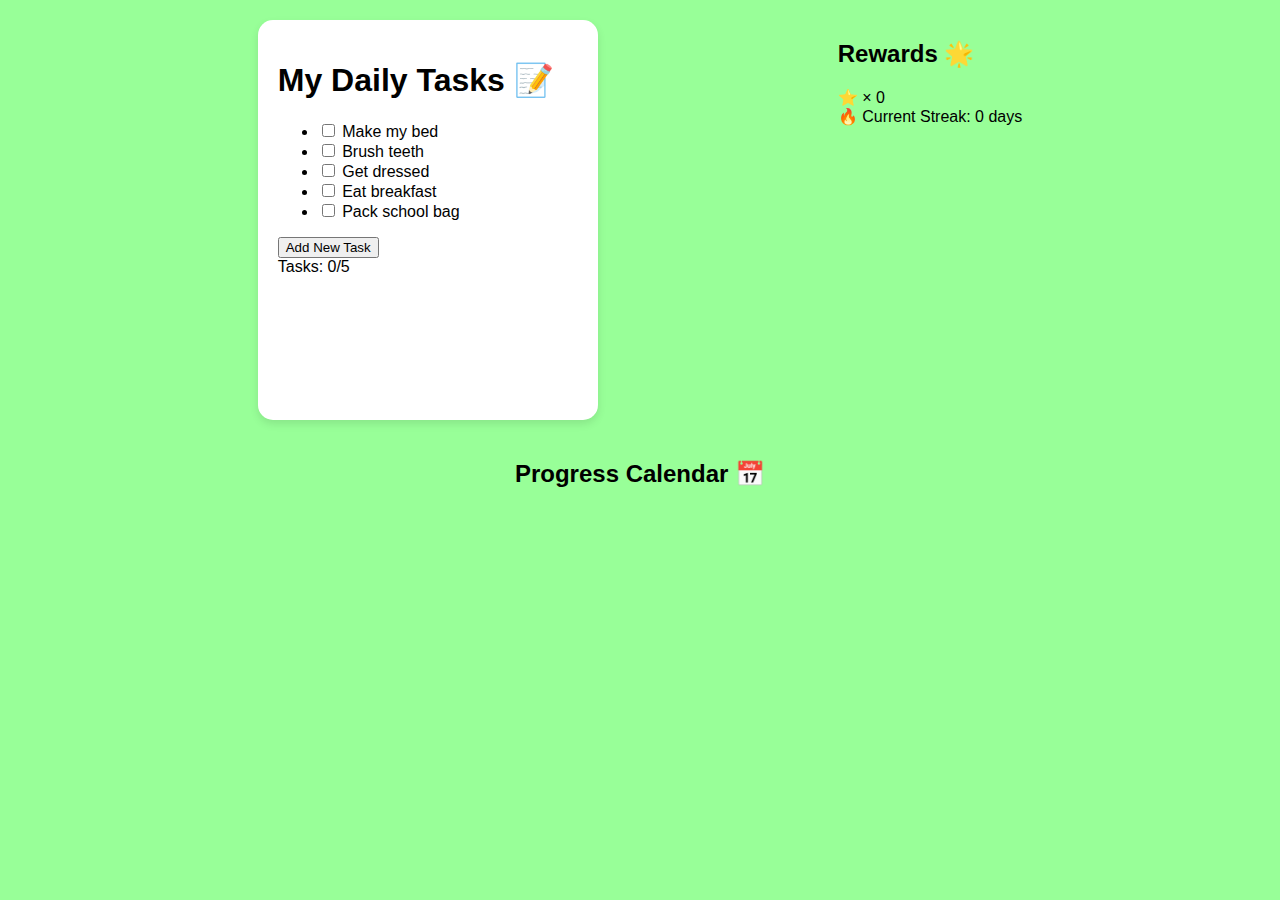
==== index.html @ b7f99767 "create index" ====
<!DOCTYPE html>
<html lang="en">
<head>
    <meta charset="UTF-8">
    <meta name="viewport" content="width=device-width, initial-scale=1.0">
    <title>Monkey Task Tracker</title>
    <style>
        body {
            font-family: 'Comic Sans MS', cursive, sans-serif;
            background-color: #98ff98;
            margin: 0;
            padding: 20px;
            display: flex;
            flex-direction: column;
            align-items: center;
        }

        .main-container {
            display: flex;
            gap: 20px;
            margin-bottom: 20px;
        }

        .task-section {
            background: white;
            padding: 20px;
            border-radius: 15px;
            box-shadow: 0 4px 8px rgba(0,0,0,0.1);
            width: 300px;
        }

        .game-section {
            position: relative;
            width: 200px;
            height: 400px;
        }

        .tree {
            position: absolute;
            width: 100%;
            height: 100%;
            background: url('data:image/svg+xml;utf8,<svg xmlns="http://www.w3.org/2000/svg" viewBox="0 0 100 400">
                <path d="M40,400 C40,300 60,300 60,400 L60,0 C60,100 40,100 40,0 Z" fill="%235c3f22"/>
                ${Array.from({length: 31}, (_, i) => {
                    const y = 400 - (i * (400/31));
                    return `<path d="${i % 2 === 0 
                        ? `M30,${y} C10,${y} 20,${y-15} 40,${y-15}`
                        : `M70,${y} C90,${y} 80,${y-15} 60,${y-15}`}" 
                        stroke="%234CAF50" stroke-width="5" fill="none"/>`;
                }).join('')}
            </svg>');
            background-size: cover;
            border-radius: 10px;
        }

        .monkey {
            position: absolute;
            left: 50%;
            transform: translateX(-50%);
            width: 50px;
            height: 50px;
            transition: bottom 0.5s ease;
            bottom: 0;
        }

        .monkey::before {
            content: '🐒';
            font-size: 40px;
            position: absolute;
            left: 5px;
            top: 5px;
            animation: swingAround 1s infinite alternate;
        }

        @keyframes swingAround {
            0% { transform: rotate(-5deg); }
            100% { transform: rotate(5deg); }
        }

        .task-list {
            list-style: none;
            padding: 0;
        }

        .task-item {
            display: flex;
            align-items: center;
            margin: 10px 0;
            padding: 10px;
            background: #f0f0f0;
            border-radius: 8px;
            transition: background-color 0.3s;
        }

        .task-item.completed {
            background: #d4edda;
        }

        .task-checkbox {
            margin-right: 10px;
            width: 20px;
            height: 20px;
        }

        .calendar-section {
            background: white;
            padding: 20px;
            border-radius: 15px;
            box-shadow: 0 4px 8px rgba(0,0,0,0.1);
            margin-top: 20px;
            width: 300px;
        }

        .calendar {
            display: grid;
            grid-template-columns: repeat(7, 1fr);
            gap: 5px;
            margin-top: 10px;
        }

        .calendar-day {
            aspect-ratio: 1;
            display: flex;
            align-items: center;
            justify-content: center;
            background: #f0f0f0;
            border-radius: 5px;
            font-size: 12px;
            transition: all 0.3s ease;
        }

        .calendar-day:hover {
            background: #e0e0e0;
            transform: scale(1.1);
        }

        .calendar-day.completed {
            background: #4CAF50;
            color: white;
        }

        .streak-banner {
            background: #ffd700;
            padding: 10px;
            border-radius: 5px;
            margin-top: 10px;
            text-align: center;
            display: none;
        }

        .rewards-section {
            background: white;
            padding: 20px;
            border-radius: 15px;
            box-shadow: 0 4px 8px rgba(0,0,0,0.1);
            margin-top: 20px;
            width: 300px;
        }

        .stars {
            font-size: 24px;
            text-align: center;
            margin: 10px 0;
        }

        button {
            background: #4CAF50;
            color: white;
            border: none;
            padding: 10px 20px;
            border-radius: 5px;
            cursor: pointer;
            font-size: 16px;
            margin-top: 10px;
        }

        button:hover {
            background: #45a049;
        }

        .progress-text {
            text-align: center;
            margin-top: 10px;
            font-size: 18px;
            color: #333;
        }

        @keyframes bounce {
            0%, 100% { transform: translateY(0); }
            50% { transform: translateY(-20px); }
        }

        .celebration {
            position: fixed;
            top: 0;
            left: 0;
            width: 100%;
            height: 100%;
            pointer-events: none;
            z-index: 1000;
            display: none;
        }

        .confetti {
            position: absolute;
            width: 10px;
            height: 10px;
            background: #ffd700;
            animation: fall 3s linear forwards;
        }

        @keyframes fall {
            to {
                transform: translateY(100vh) rotate(360deg);
            }
        }
    </style>
</head>
<body>
    <div class="main-container">
        <div class="task-section">
            <h1>My Daily Tasks 📝</h1>
            <ul class="task-list" id="taskList">
                <!-- Tasks will be added here -->
            </ul>
            <button onclick="addTask()">Add New Task</button>
            <div class="progress-text" id="progressText">Tasks: 0/0</div>
        </div>
        
        <div class="game-section">
            <div class="tree"></div>
            <div class="monkey" id="monkey"></div>
        </div>

        <div class="rewards-section">
            <h2>Rewards 🌟</h2>
            <div class="stars" id="stars">⭐ × 0</div>
            <div class="streak-banner" id="streakBanner">
                🔥 Current Streak: 0 days
            </div>
        </div>
    </div>

    <div class="calendar-section">
        <h2>Progress Calendar 📅</h2>
        <div class="calendar" id="calendar"></div>
    </div>

    <div class="celebration" id="celebration"></div>

    <audio id="completionSound" src="[data-uri]" preload="auto"></audio>
    <audio id="stepSound" src="[data-uri]" preload="auto"></audio>

    <script>
        const tasks = {
            default: [
                "Make my bed",
                "Brush teeth",
                "Get dressed",
                "Eat breakfast",
                "Pack school bag"
            ]
        };

        let completedTasks = 0;
        let stars = 0;
        let currentStreak = 0;
        let completedDates = new Set();
        let scheduledTasks = {};
        let monkeyPosition = 0; // Current rung position of monkey

        // Initialize from localStorage
        function loadProgress() {
            const saved = localStorage.getItem('taskProgress');
            if (saved) {
                const data = JSON.parse(saved);
                stars = data.stars || 0;
                currentStreak = data.streak || 0;
                completedDates = new Set(data.completedDates || []);
                scheduledTasks = data.scheduledTasks || {};
                monkeyPosition = data.monkeyPosition || 0;
                updateStars();
                updateStreak();
                updateCalendar();
                updateMonkeyPosition();
            }
        }

        function saveProgress() {
            const data = {
                stars: stars,
                streak: currentStreak,
                completedDates: Array.from(completedDates),
                scheduledTasks: scheduledTasks,
                monkeyPosition: monkeyPosition
            };
            localStorage.setItem('taskProgress', JSON.stringify(data));
        }

        function initializeTasks() {
            const today = new Date().toISOString().split('T')[0];
            const taskList = document.getElementById('taskList');
            taskList.innerHTML = '';
            
            // Get tasks for today (scheduled or default)
            const todaysTasks = scheduledTasks[today] || [...tasks.default];
            
            todaysTasks.forEach(task => {
                const li = document.createElement('li');
                li.className = 'task-item';
                li.innerHTML = `
                    <input type="checkbox" class="task-checkbox" onchange="updateProgress(this)">
                    <span>${task}</span>
                `;
                taskList.appendChild(li);
            });
            updateProgressText();
        }

        function updateProgress(checkbox) {
            const taskItem = checkbox.parentElement;
            const stepSound = document.getElementById('stepSound');
            
            if (checkbox.checked) {
                taskItem.classList.add('completed');
                stepSound.currentTime = 0;
                stepSound.play();
            } else {
                taskItem.classList.remove('completed');
            }

            const checkboxes = document.querySelectorAll('.task-checkbox');
            completedTasks = Array.from(checkboxes).filter(cb => cb.checked).length;
            const totalTasks = checkboxes.length;
            const progress = (completedTasks / totalTasks) * 100;
            
            // Update monkey position with animation
            const monkey = document.getElementById('monkey');
            monkey.style.bottom = `${progress}%`;
            
            updateProgressText();
            
            if (completedTasks === totalTasks) {
                celebrate();
            }
        }

        function updateProgressText() {
            const totalTasks = document.querySelectorAll('.task-checkbox').length;
            document.getElementById('progressText').textContent = `Tasks: ${completedTasks}/${totalTasks}`;
        }

        function celebrate() {
            const completionSound = document.getElementById('completionSound');
            completionSound.play();

            // Add today to completed dates
            const today = new Date().toISOString().split('T')[0];
            completedDates.add(today);
            
            // Update streak
            updateStreak();
            
            // Add stars
            stars += 5;
            updateStars();
            
            // Create confetti
            createConfetti();
            
            // Save progress
            saveProgress();
            
            // Update calendar
            updateCalendar();
        }

        function createConfetti() {
            const celebration = document.getElementById('celebration');
            celebration.style.display = 'block';
            celebration.innerHTML = '';

            for (let i = 0; i < 50; i++) {
                const confetti = document.createElement('div');
                confetti.className = 'confetti';
                confetti.style.left = `${Math.random() * 100}%`;
                confetti.style.backgroundColor = `hsl(${Math.random() * 360}, 100%, 50%)`;
                confetti.style.animationDelay = `${Math.random() * 2}s`;
                celebration.appendChild(confetti);
            }

            setTimeout(() => {
                celebration.style.display = 'none';
            }, 3000);
        }

        function updateStars() {
            document.getElementById('stars').textContent = `⭐ × ${stars}`;
        }

        function updateStreak() {
            const dates = Array.from(completedDates).sort();
            const today = new Date().toISOString().split('T')[0];
            const yesterday = new Date(Date.now() - 86400000).toISOString().split('T')[0];

            if (dates.includes(today)) {
                if (dates.includes(yesterday)) {
                    currentStreak++;
                } else {
                    currentStreak = 1;
                }
            }

            const streakBanner = document.getElementById('streakBanner');
            streakBanner.textContent = `🔥 Current Streak: ${currentStreak} days`;
            streakBanner.style.display = 'block';
        }

        function updateCalendar() {
            const calendar = document.getElementById('calendar');
            calendar.innerHTML = '';

            const today = new Date();
            const firstDay = new Date(today.getFullYear(), today.getMonth(), 1);
            const lastDay = new Date(today.getFullYear(), today.getMonth() + 1, 0);

            // Add day headers
            ['Su', 'Mo', 'Tu', 'We', 'Th', 'Fr', 'Sa'].forEach(day => {
                const dayHeader = document.createElement('div');
                dayHeader.className = 'calendar-day';
                dayHeader.textContent = day;
                calendar.appendChild(dayHeader);
            });

            // Add empty cells for days before first day of month
            for (let i = 0; i < firstDay.getDay(); i++) {
                const emptyDay = document.createElement('div');
                emptyDay.className = 'calendar-day';
                calendar.appendChild(emptyDay);
            }

            // Add days
            for (let date = 1; date <= lastDay.getDate(); date++) {
                const dayElement = document.createElement('div');
                dayElement.className = 'calendar-day';
                dayElement.textContent = date;

                const dateString = new Date(today.getFullYear(), today.getMonth(), date).toISOString().split('T')[0];
                if (completedDates.has(dateString)) {
                    dayElement.classList.add('completed');
                }

                // Make future dates clickable for task scheduling
                const currentDate = new Date(dateString);
                if (currentDate >= new Date().setHours(0,0,0,0)) {
                    dayElement.style.cursor = 'pointer';
                    dayElement.title = 'Click to add tasks for this day';
                    dayElement.onclick = () => addTask(dateString);
                }

                // Show indicator if tasks are scheduled
                if (scheduledTasks[dateString]) {
                    dayElement.style.border = '2px solid #4CAF50';
                }

                calendar.appendChild(dayElement);
            }
        }

        function addTask(date = null) {
            const taskName = prompt('What task would you like to add?');
            if (!taskName) return;

            if (date) {
                // Schedule task for future date
                if (!scheduledTasks[date]) {
                    scheduledTasks[date] = [...tasks.default];
                }
                scheduledTasks[date].push(taskName);
                saveProgress();
                updateCalendar();
            } else {
                // Add task for today
                const today = new Date().toISOString().split('T')[0];
                if (!scheduledTasks[today]) {
                    scheduledTasks[today] = [...tasks.default];
                }
                scheduledTasks[today].push(taskName);
                
                // Adjust monkey position for new task
                const monkey = document.getElementById('monkey');
                const currentProgress = (completedTasks / (scheduledTasks[today].length - 1)) * 100;
                const newProgress = (completedTasks / scheduledTasks[today].length) * 100;
                monkey.style.bottom = `${newProgress}%`;
                
                initializeTasks();
                saveProgress();
            }
        }
    

        function updateMonkeyPosition() {
            const monkey = document.getElementById('monkey');
            const daysInMonth = new Date(new Date().getFullYear(), new Date().getMonth() + 1, 0).getDate();
            const percentPerRung = 100 / daysInMonth;
            const newPosition = percentPerRung * monkeyPosition;
            monkey.style.bottom = `${newPosition}%`;
        }

        function checkAndResetDaily() {
            const lastResetDate = localStorage.getItem('lastResetDate');
            const today = new Date().toISOString().split('T')[0];

            if (lastResetDate !== today) {
                // Check yesterday's completion status
                const yesterday = new Date(Date.now() - 86400000).toISOString().split('T')[0];
                const checkboxes = document.querySelectorAll('.task-checkbox');
                const allCompleted = Array.from(checkboxes).every(cb => cb.checked);
                
                // Update monkey position based on yesterday's completion
                const daysInMonth = new Date(new Date().getFullYear(), new Date().getMonth() + 1, 0).getDate();
                if (allCompleted) {
                    monkeyPosition = Math.min(monkeyPosition + 1, daysInMonth);
                } else {
                    monkeyPosition = Math.max(monkeyPosition - 1, 0);
                }
                
                // Reset checkboxes for new day
                checkboxes.forEach(checkbox => {
                    checkbox.checked = false;
                    checkbox.parentElement.classList.remove('completed');
                });

                // Reset completed tasks counter
                completedTasks = 0;
                updateProgressText();
                
                // Update monkey visual position
                updateMonkeyPosition();

                // Store new reset date
                localStorage.setItem('lastResetDate', today);
                saveProgress();
            }
        }

        // Initialize everything when page loads
        window.onload = function() {
            initializeTasks();
            loadProgress();
            checkAndResetDaily();
            
            // Check for reset every minute
            setInterval(checkAndResetDaily, 60000);
        };
    </script>
</body>
</html>
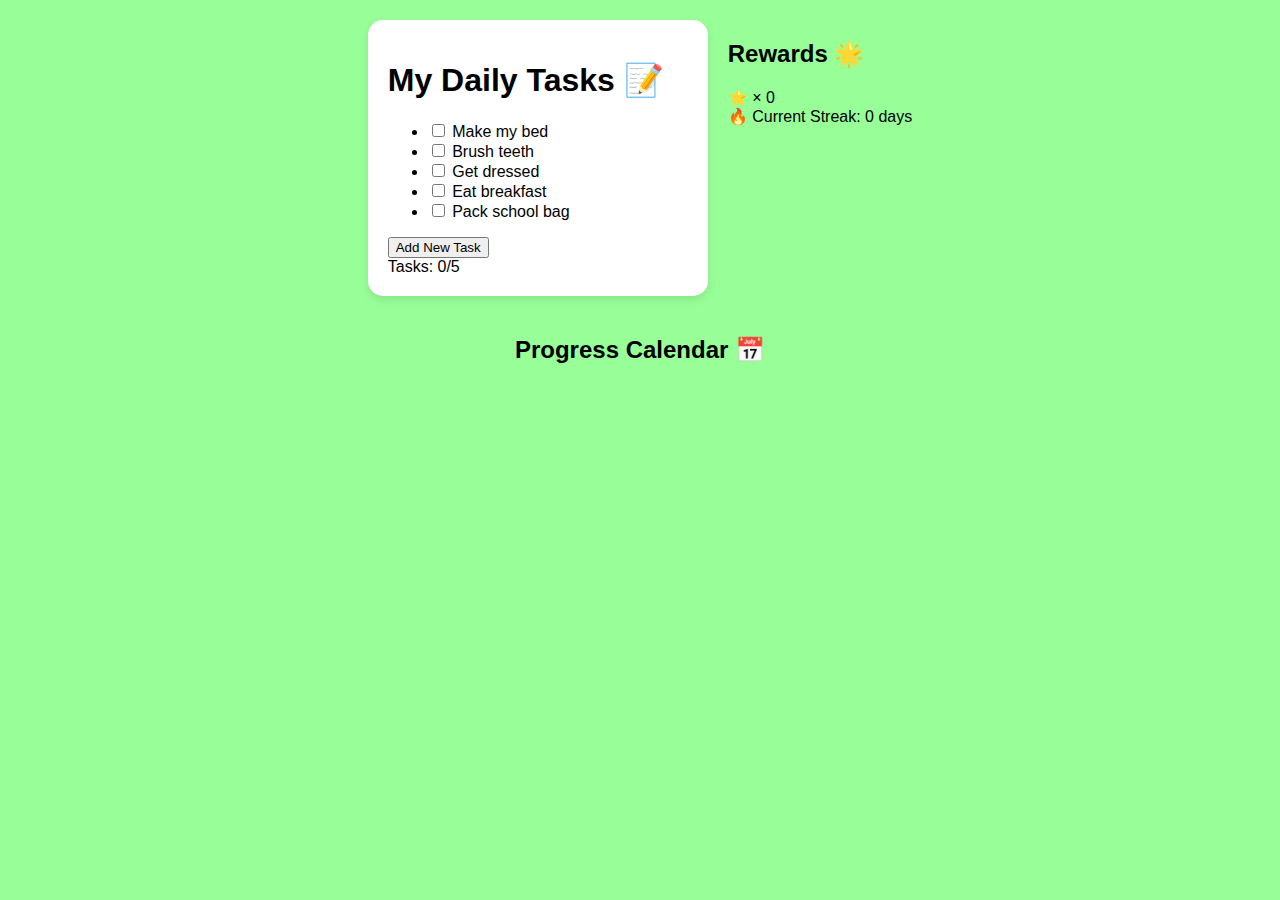
==== commit 2911ba6a: "enhanced view" ====
--- a/index.html
+++ b/index.html
@@ -33,6 +33,10 @@
             position: relative;
             width: 200px;
             height: 400px;
+            position: fixed;
+            right: 20px;
+            top: 50%;
+            transform: translateY(-50%);
         }
 
         .tree {
@@ -111,11 +115,25 @@
             width: 300px;
         }
 
+        .calendar-header {
+            display: flex;
+            justify-content: space-between;
+            align-items: center;
+            margin-bottom: 15px;
+        }
+
+        .calendar-nav {
+            cursor: pointer;
+            background: none;
+            border: none;
+            font-size: 20px;
+            padding: 5px 10px;
+        }
+
         .calendar {
             display: grid;
             grid-template-columns: repeat(7, 1fr);
             gap: 5px;
-            margin-top: 10px;
         }
 
         .calendar-day {
@@ -125,18 +143,18 @@
             justify-content: center;
             background: #f0f0f0;
             border-radius: 5px;
-            font-size: 12px;
-            transition: all 0.3s ease;
-        }
-
-        .calendar-day:hover {
-            background: #e0e0e0;
-            transform: scale(1.1);
-        }
-
-        .calendar-day.completed {
-            background: #4CAF50;
-            color: white;
+            font-size: 14px;
+            padding: 10px;
+            cursor: pointer;
+        }
+
+        .calendar-day.today {
+            border: 2px solid #4CAF50;
+        }
+
+        .calendar-day.disabled {
+            opacity: 0.5;
+            cursor: not-allowed;
         }
 
         .streak-banner {
@@ -418,53 +436,94 @@
 
         function updateCalendar() {
             const calendar = document.getElementById('calendar');
-            calendar.innerHTML = '';
-
             const today = new Date();
-            const firstDay = new Date(today.getFullYear(), today.getMonth(), 1);
-            const lastDay = new Date(today.getFullYear(), today.getMonth() + 1, 0);
-
-            // Add day headers
-            ['Su', 'Mo', 'Tu', 'We', 'Th', 'Fr', 'Sa'].forEach(day => {
-                const dayHeader = document.createElement('div');
-                dayHeader.className = 'calendar-day';
-                dayHeader.textContent = day;
-                calendar.appendChild(dayHeader);
-            });
-
-            // Add empty cells for days before first day of month
-            for (let i = 0; i < firstDay.getDay(); i++) {
-                const emptyDay = document.createElement('div');
-                emptyDay.className = 'calendar-day';
-                calendar.appendChild(emptyDay);
-            }
-
-            // Add days
-            for (let date = 1; date <= lastDay.getDate(); date++) {
-                const dayElement = document.createElement('div');
-                dayElement.className = 'calendar-day';
-                dayElement.textContent = date;
-
-                const dateString = new Date(today.getFullYear(), today.getMonth(), date).toISOString().split('T')[0];
-                if (completedDates.has(dateString)) {
-                    dayElement.classList.add('completed');
-                }
-
-                // Make future dates clickable for task scheduling
-                const currentDate = new Date(dateString);
-                if (currentDate >= new Date().setHours(0,0,0,0)) {
-                    dayElement.style.cursor = 'pointer';
-                    dayElement.title = 'Click to add tasks for this day';
-                    dayElement.onclick = () => addTask(dateString);
-                }
-
-                // Show indicator if tasks are scheduled
-                if (scheduledTasks[dateString]) {
-                    dayElement.style.border = '2px solid #4CAF50';
-                }
-
-                calendar.appendChild(dayElement);
-            }
+            let currentMonth = today.getMonth();
+            let currentYear = today.getFullYear();
+
+            function renderCalendar(month, year) {
+                const firstDay = new Date(year, month, 1);
+                const lastDay = new Date(year, month + 1, 0);
+                const todayDate = new Date().toISOString().split('T')[0];
+
+                calendar.innerHTML = `
+                    <div class="calendar-header">
+                        <button class="calendar-nav" onclick="previousMonth()">←</button>
+                        <h3>${new Date(year, month).toLocaleString('default', { month: 'long' })} ${year}</h3>
+                        <button class="calendar-nav" onclick="nextMonth()">→</button>
+                    </div>
+                    <div class="calendar-days"></div>
+                `;
+
+                const calendarDays = calendar.querySelector('.calendar-days');
+
+                // Add day headers
+                ['Sun', 'Mon', 'Tue', 'Wed', 'Thu', 'Fri', 'Sat'].forEach(day => {
+                    const dayHeader = document.createElement('div');
+                    dayHeader.className = 'calendar-day';
+                    dayHeader.style.background = 'none';
+                    dayHeader.style.fontWeight = 'bold';
+                    dayHeader.textContent = day;
+                    calendarDays.appendChild(dayHeader);
+                });
+
+                // Add empty cells for days before first day of month
+                for (let i = 0; i < firstDay.getDay(); i++) {
+                    const emptyDay = document.createElement('div');
+                    emptyDay.className = 'calendar-day';
+                    emptyDay.style.background = 'none';
+                    calendarDays.appendChild(emptyDay);
+                }
+
+                // Add days
+                for (let date = 1; date <= lastDay.getDate(); date++) {
+                    const dayElement = document.createElement('div');
+                    dayElement.className = 'calendar-day';
+                    dayElement.textContent = date;
+
+                    const dateString = new Date(year, month, date).toISOString().split('T')[0];
+                    
+                    if (dateString === todayDate) {
+                        dayElement.classList.add('today');
+                    }
+
+                    if (completedDates.has(dateString)) {
+                        dayElement.classList.add('completed');
+                    }
+
+                    // Only allow selecting today or future dates
+                    if (dateString >= todayDate) {
+                        dayElement.onclick = () => addTask(dateString);
+                        if (scheduledTasks[dateString]) {
+                            dayElement.style.border = '2px solid #4CAF50';
+                        }
+                    } else {
+                        dayElement.classList.add('disabled');
+                    }
+
+                    calendarDays.appendChild(dayElement);
+                }
+            }
+
+            renderCalendar(currentMonth, currentYear);
+
+            // Add these functions to window scope
+            window.previousMonth = () => {
+                currentMonth--;
+                if (currentMonth < 0) {
+                    currentMonth = 11;
+                    currentYear--;
+                }
+                renderCalendar(currentMonth, currentYear);
+            };
+
+            window.nextMonth = () => {
+                currentMonth++;
+                if (currentMonth > 11) {
+                    currentMonth = 0;
+                    currentYear++;
+                }
+                renderCalendar(currentMonth, currentYear);
+            };
         }
 
         function addTask(date = null) {
@@ -517,14 +576,14 @@
                 const checkboxes = document.querySelectorAll('.task-checkbox');
                 const allCompleted = Array.from(checkboxes).every(cb => cb.checked);
                 
-                // Update monkey position based on yesterday's completion
-                const daysInMonth = new Date(new Date().getFullYear(), new Date().getMonth() + 1, 0).getDate();
                 if (allCompleted) {
+                    // Move monkey up one position
+                    const daysInMonth = new Date(new Date().getFullYear(), new Date().getMonth() + 1, 0).getDate();
                     monkeyPosition = Math.min(monkeyPosition + 1, daysInMonth);
-                } else {
-                    monkeyPosition = Math.max(monkeyPosition - 1, 0);
-                }
-                
+                    const monkey = document.getElementById('monkey');
+                    monkey.style.bottom = `${(monkeyPosition / daysInMonth) * 100}%`;
+                }
+
                 // Reset checkboxes for new day
                 checkboxes.forEach(checkbox => {
                     checkbox.checked = false;
@@ -535,9 +594,6 @@
                 completedTasks = 0;
                 updateProgressText();
                 
-                // Update monkey visual position
-                updateMonkeyPosition();
-
                 // Store new reset date
                 localStorage.setItem('lastResetDate', today);
                 saveProgress();
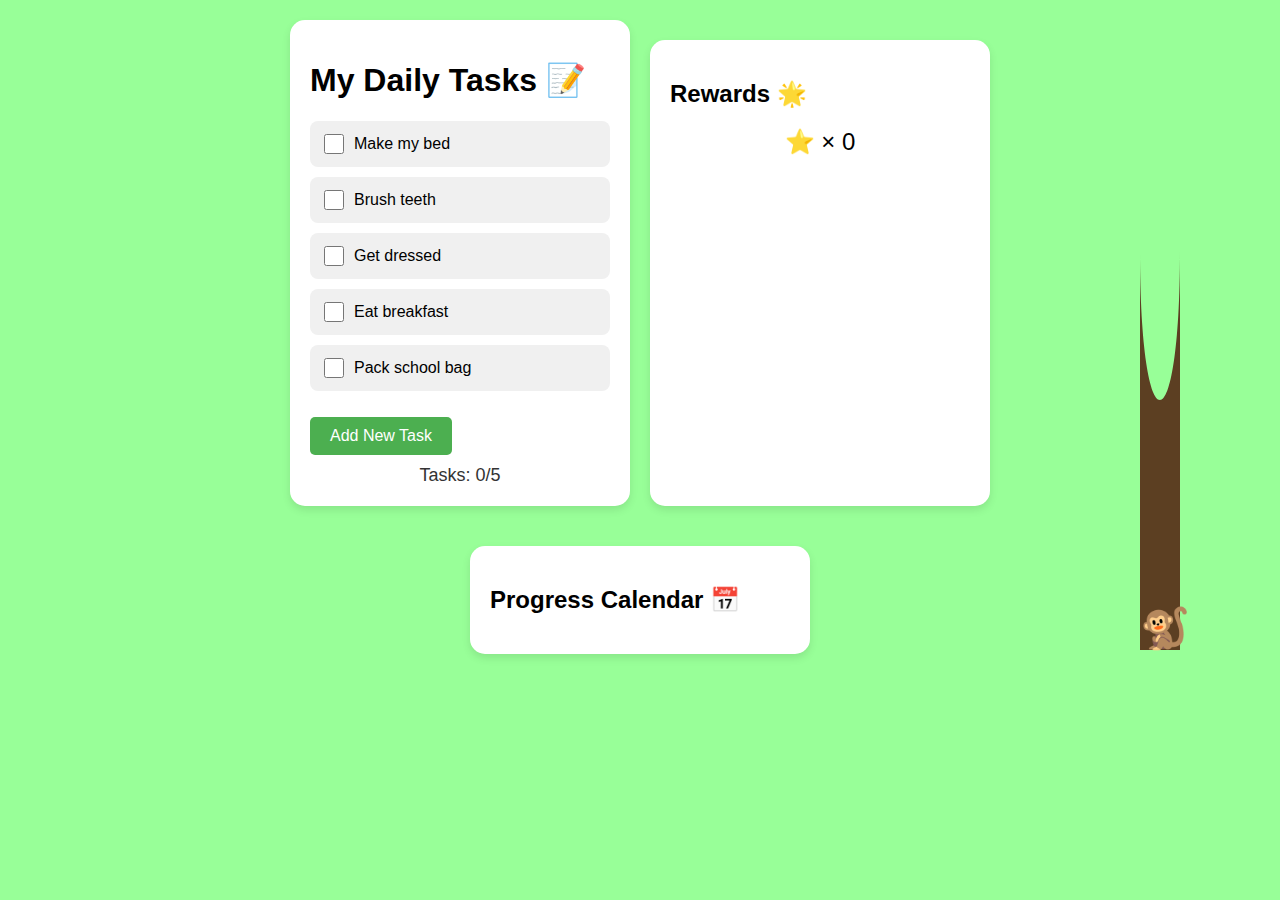
==== commit a02acb9a: "Split project into html, css, js" ====
--- a/index.html
+++ b/index.html
@@ -4,235 +4,7 @@
     <meta charset="UTF-8">
     <meta name="viewport" content="width=device-width, initial-scale=1.0">
     <title>Monkey Task Tracker</title>
-    <style>
-        body {
-            font-family: 'Comic Sans MS', cursive, sans-serif;
-            background-color: #98ff98;
-            margin: 0;
-            padding: 20px;
-            display: flex;
-            flex-direction: column;
-            align-items: center;
-        }
-
-        .main-container {
-            display: flex;
-            gap: 20px;
-            margin-bottom: 20px;
-        }
-
-        .task-section {
-            background: white;
-            padding: 20px;
-            border-radius: 15px;
-            box-shadow: 0 4px 8px rgba(0,0,0,0.1);
-            width: 300px;
-        }
-
-        .game-section {
-            position: relative;
-            width: 200px;
-            height: 400px;
-            position: fixed;
-            right: 20px;
-            top: 50%;
-            transform: translateY(-50%);
-        }
-
-        .tree {
-            position: absolute;
-            width: 100%;
-            height: 100%;
-            background: url('data:image/svg+xml;utf8,<svg xmlns="http://www.w3.org/2000/svg" viewBox="0 0 100 400">
-                <path d="M40,400 C40,300 60,300 60,400 L60,0 C60,100 40,100 40,0 Z" fill="%235c3f22"/>
-                ${Array.from({length: 31}, (_, i) => {
-                    const y = 400 - (i * (400/31));
-                    return `<path d="${i % 2 === 0 
-                        ? `M30,${y} C10,${y} 20,${y-15} 40,${y-15}`
-                        : `M70,${y} C90,${y} 80,${y-15} 60,${y-15}`}" 
-                        stroke="%234CAF50" stroke-width="5" fill="none"/>`;
-                }).join('')}
-            </svg>');
-            background-size: cover;
-            border-radius: 10px;
-        }
-
-        .monkey {
-            position: absolute;
-            left: 50%;
-            transform: translateX(-50%);
-            width: 50px;
-            height: 50px;
-            transition: bottom 0.5s ease;
-            bottom: 0;
-        }
-
-        .monkey::before {
-            content: '🐒';
-            font-size: 40px;
-            position: absolute;
-            left: 5px;
-            top: 5px;
-            animation: swingAround 1s infinite alternate;
-        }
-
-        @keyframes swingAround {
-            0% { transform: rotate(-5deg); }
-            100% { transform: rotate(5deg); }
-        }
-
-        .task-list {
-            list-style: none;
-            padding: 0;
-        }
-
-        .task-item {
-            display: flex;
-            align-items: center;
-            margin: 10px 0;
-            padding: 10px;
-            background: #f0f0f0;
-            border-radius: 8px;
-            transition: background-color 0.3s;
-        }
-
-        .task-item.completed {
-            background: #d4edda;
-        }
-
-        .task-checkbox {
-            margin-right: 10px;
-            width: 20px;
-            height: 20px;
-        }
-
-        .calendar-section {
-            background: white;
-            padding: 20px;
-            border-radius: 15px;
-            box-shadow: 0 4px 8px rgba(0,0,0,0.1);
-            margin-top: 20px;
-            width: 300px;
-        }
-
-        .calendar-header {
-            display: flex;
-            justify-content: space-between;
-            align-items: center;
-            margin-bottom: 15px;
-        }
-
-        .calendar-nav {
-            cursor: pointer;
-            background: none;
-            border: none;
-            font-size: 20px;
-            padding: 5px 10px;
-        }
-
-        .calendar {
-            display: grid;
-            grid-template-columns: repeat(7, 1fr);
-            gap: 5px;
-        }
-
-        .calendar-day {
-            aspect-ratio: 1;
-            display: flex;
-            align-items: center;
-            justify-content: center;
-            background: #f0f0f0;
-            border-radius: 5px;
-            font-size: 14px;
-            padding: 10px;
-            cursor: pointer;
-        }
-
-        .calendar-day.today {
-            border: 2px solid #4CAF50;
-        }
-
-        .calendar-day.disabled {
-            opacity: 0.5;
-            cursor: not-allowed;
-        }
-
-        .streak-banner {
-            background: #ffd700;
-            padding: 10px;
-            border-radius: 5px;
-            margin-top: 10px;
-            text-align: center;
-            display: none;
-        }
-
-        .rewards-section {
-            background: white;
-            padding: 20px;
-            border-radius: 15px;
-            box-shadow: 0 4px 8px rgba(0,0,0,0.1);
-            margin-top: 20px;
-            width: 300px;
-        }
-
-        .stars {
-            font-size: 24px;
-            text-align: center;
-            margin: 10px 0;
-        }
-
-        button {
-            background: #4CAF50;
-            color: white;
-            border: none;
-            padding: 10px 20px;
-            border-radius: 5px;
-            cursor: pointer;
-            font-size: 16px;
-            margin-top: 10px;
-        }
-
-        button:hover {
-            background: #45a049;
-        }
-
-        .progress-text {
-            text-align: center;
-            margin-top: 10px;
-            font-size: 18px;
-            color: #333;
-        }
-
-        @keyframes bounce {
-            0%, 100% { transform: translateY(0); }
-            50% { transform: translateY(-20px); }
-        }
-
-        .celebration {
-            position: fixed;
-            top: 0;
-            left: 0;
-            width: 100%;
-            height: 100%;
-            pointer-events: none;
-            z-index: 1000;
-            display: none;
-        }
-
-        .confetti {
-            position: absolute;
-            width: 10px;
-            height: 10px;
-            background: #ffd700;
-            animation: fall 3s linear forwards;
-        }
-
-        @keyframes fall {
-            to {
-                transform: translateY(100vh) rotate(360deg);
-            }
-        }
-    </style>
+    <link rel="stylesheet" href="styles.css">
 </head>
 <body>
     <div class="main-container">
@@ -269,346 +41,6 @@
     <audio id="completionSound" src="[data-uri]" preload="auto"></audio>
     <audio id="stepSound" src="[data-uri]" preload="auto"></audio>
 
-    <script>
-        const tasks = {
-            default: [
-                "Make my bed",
-                "Brush teeth",
-                "Get dressed",
-                "Eat breakfast",
-                "Pack school bag"
-            ]
-        };
-
-        let completedTasks = 0;
-        let stars = 0;
-        let currentStreak = 0;
-        let completedDates = new Set();
-        let scheduledTasks = {};
-        let monkeyPosition = 0; // Current rung position of monkey
-
-        // Initialize from localStorage
-        function loadProgress() {
-            const saved = localStorage.getItem('taskProgress');
-            if (saved) {
-                const data = JSON.parse(saved);
-                stars = data.stars || 0;
-                currentStreak = data.streak || 0;
-                completedDates = new Set(data.completedDates || []);
-                scheduledTasks = data.scheduledTasks || {};
-                monkeyPosition = data.monkeyPosition || 0;
-                updateStars();
-                updateStreak();
-                updateCalendar();
-                updateMonkeyPosition();
-            }
-        }
-
-        function saveProgress() {
-            const data = {
-                stars: stars,
-                streak: currentStreak,
-                completedDates: Array.from(completedDates),
-                scheduledTasks: scheduledTasks,
-                monkeyPosition: monkeyPosition
-            };
-            localStorage.setItem('taskProgress', JSON.stringify(data));
-        }
-
-        function initializeTasks() {
-            const today = new Date().toISOString().split('T')[0];
-            const taskList = document.getElementById('taskList');
-            taskList.innerHTML = '';
-            
-            // Get tasks for today (scheduled or default)
-            const todaysTasks = scheduledTasks[today] || [...tasks.default];
-            
-            todaysTasks.forEach(task => {
-                const li = document.createElement('li');
-                li.className = 'task-item';
-                li.innerHTML = `
-                    <input type="checkbox" class="task-checkbox" onchange="updateProgress(this)">
-                    <span>${task}</span>
-                `;
-                taskList.appendChild(li);
-            });
-            updateProgressText();
-        }
-
-        function updateProgress(checkbox) {
-            const taskItem = checkbox.parentElement;
-            const stepSound = document.getElementById('stepSound');
-            
-            if (checkbox.checked) {
-                taskItem.classList.add('completed');
-                stepSound.currentTime = 0;
-                stepSound.play();
-            } else {
-                taskItem.classList.remove('completed');
-            }
-
-            const checkboxes = document.querySelectorAll('.task-checkbox');
-            completedTasks = Array.from(checkboxes).filter(cb => cb.checked).length;
-            const totalTasks = checkboxes.length;
-            const progress = (completedTasks / totalTasks) * 100;
-            
-            // Update monkey position with animation
-            const monkey = document.getElementById('monkey');
-            monkey.style.bottom = `${progress}%`;
-            
-            updateProgressText();
-            
-            if (completedTasks === totalTasks) {
-                celebrate();
-            }
-        }
-
-        function updateProgressText() {
-            const totalTasks = document.querySelectorAll('.task-checkbox').length;
-            document.getElementById('progressText').textContent = `Tasks: ${completedTasks}/${totalTasks}`;
-        }
-
-        function celebrate() {
-            const completionSound = document.getElementById('completionSound');
-            completionSound.play();
-
-            // Add today to completed dates
-            const today = new Date().toISOString().split('T')[0];
-            completedDates.add(today);
-            
-            // Update streak
-            updateStreak();
-            
-            // Add stars
-            stars += 5;
-            updateStars();
-            
-            // Create confetti
-            createConfetti();
-            
-            // Save progress
-            saveProgress();
-            
-            // Update calendar
-            updateCalendar();
-        }
-
-        function createConfetti() {
-            const celebration = document.getElementById('celebration');
-            celebration.style.display = 'block';
-            celebration.innerHTML = '';
-
-            for (let i = 0; i < 50; i++) {
-                const confetti = document.createElement('div');
-                confetti.className = 'confetti';
-                confetti.style.left = `${Math.random() * 100}%`;
-                confetti.style.backgroundColor = `hsl(${Math.random() * 360}, 100%, 50%)`;
-                confetti.style.animationDelay = `${Math.random() * 2}s`;
-                celebration.appendChild(confetti);
-            }
-
-            setTimeout(() => {
-                celebration.style.display = 'none';
-            }, 3000);
-        }
-
-        function updateStars() {
-            document.getElementById('stars').textContent = `⭐ × ${stars}`;
-        }
-
-        function updateStreak() {
-            const dates = Array.from(completedDates).sort();
-            const today = new Date().toISOString().split('T')[0];
-            const yesterday = new Date(Date.now() - 86400000).toISOString().split('T')[0];
-
-            if (dates.includes(today)) {
-                if (dates.includes(yesterday)) {
-                    currentStreak++;
-                } else {
-                    currentStreak = 1;
-                }
-            }
-
-            const streakBanner = document.getElementById('streakBanner');
-            streakBanner.textContent = `🔥 Current Streak: ${currentStreak} days`;
-            streakBanner.style.display = 'block';
-        }
-
-        function updateCalendar() {
-            const calendar = document.getElementById('calendar');
-            const today = new Date();
-            let currentMonth = today.getMonth();
-            let currentYear = today.getFullYear();
-
-            function renderCalendar(month, year) {
-                const firstDay = new Date(year, month, 1);
-                const lastDay = new Date(year, month + 1, 0);
-                const todayDate = new Date().toISOString().split('T')[0];
-
-                calendar.innerHTML = `
-                    <div class="calendar-header">
-                        <button class="calendar-nav" onclick="previousMonth()">←</button>
-                        <h3>${new Date(year, month).toLocaleString('default', { month: 'long' })} ${year}</h3>
-                        <button class="calendar-nav" onclick="nextMonth()">→</button>
-                    </div>
-                    <div class="calendar-days"></div>
-                `;
-
-                const calendarDays = calendar.querySelector('.calendar-days');
-
-                // Add day headers
-                ['Sun', 'Mon', 'Tue', 'Wed', 'Thu', 'Fri', 'Sat'].forEach(day => {
-                    const dayHeader = document.createElement('div');
-                    dayHeader.className = 'calendar-day';
-                    dayHeader.style.background = 'none';
-                    dayHeader.style.fontWeight = 'bold';
-                    dayHeader.textContent = day;
-                    calendarDays.appendChild(dayHeader);
-                });
-
-                // Add empty cells for days before first day of month
-                for (let i = 0; i < firstDay.getDay(); i++) {
-                    const emptyDay = document.createElement('div');
-                    emptyDay.className = 'calendar-day';
-                    emptyDay.style.background = 'none';
-                    calendarDays.appendChild(emptyDay);
-                }
-
-                // Add days
-                for (let date = 1; date <= lastDay.getDate(); date++) {
-                    const dayElement = document.createElement('div');
-                    dayElement.className = 'calendar-day';
-                    dayElement.textContent = date;
-
-                    const dateString = new Date(year, month, date).toISOString().split('T')[0];
-                    
-                    if (dateString === todayDate) {
-                        dayElement.classList.add('today');
-                    }
-
-                    if (completedDates.has(dateString)) {
-                        dayElement.classList.add('completed');
-                    }
-
-                    // Only allow selecting today or future dates
-                    if (dateString >= todayDate) {
-                        dayElement.onclick = () => addTask(dateString);
-                        if (scheduledTasks[dateString]) {
-                            dayElement.style.border = '2px solid #4CAF50';
-                        }
-                    } else {
-                        dayElement.classList.add('disabled');
-                    }
-
-                    calendarDays.appendChild(dayElement);
-                }
-            }
-
-            renderCalendar(currentMonth, currentYear);
-
-            // Add these functions to window scope
-            window.previousMonth = () => {
-                currentMonth--;
-                if (currentMonth < 0) {
-                    currentMonth = 11;
-                    currentYear--;
-                }
-                renderCalendar(currentMonth, currentYear);
-            };
-
-            window.nextMonth = () => {
-                currentMonth++;
-                if (currentMonth > 11) {
-                    currentMonth = 0;
-                    currentYear++;
-                }
-                renderCalendar(currentMonth, currentYear);
-            };
-        }
-
-        function addTask(date = null) {
-            const taskName = prompt('What task would you like to add?');
-            if (!taskName) return;
-
-            if (date) {
-                // Schedule task for future date
-                if (!scheduledTasks[date]) {
-                    scheduledTasks[date] = [...tasks.default];
-                }
-                scheduledTasks[date].push(taskName);
-                saveProgress();
-                updateCalendar();
-            } else {
-                // Add task for today
-                const today = new Date().toISOString().split('T')[0];
-                if (!scheduledTasks[today]) {
-                    scheduledTasks[today] = [...tasks.default];
-                }
-                scheduledTasks[today].push(taskName);
-                
-                // Adjust monkey position for new task
-                const monkey = document.getElementById('monkey');
-                const currentProgress = (completedTasks / (scheduledTasks[today].length - 1)) * 100;
-                const newProgress = (completedTasks / scheduledTasks[today].length) * 100;
-                monkey.style.bottom = `${newProgress}%`;
-                
-                initializeTasks();
-                saveProgress();
-            }
-        }
-    
-
-        function updateMonkeyPosition() {
-            const monkey = document.getElementById('monkey');
-            const daysInMonth = new Date(new Date().getFullYear(), new Date().getMonth() + 1, 0).getDate();
-            const percentPerRung = 100 / daysInMonth;
-            const newPosition = percentPerRung * monkeyPosition;
-            monkey.style.bottom = `${newPosition}%`;
-        }
-
-        function checkAndResetDaily() {
-            const lastResetDate = localStorage.getItem('lastResetDate');
-            const today = new Date().toISOString().split('T')[0];
-
-            if (lastResetDate !== today) {
-                // Check yesterday's completion status
-                const yesterday = new Date(Date.now() - 86400000).toISOString().split('T')[0];
-                const checkboxes = document.querySelectorAll('.task-checkbox');
-                const allCompleted = Array.from(checkboxes).every(cb => cb.checked);
-                
-                if (allCompleted) {
-                    // Move monkey up one position
-                    const daysInMonth = new Date(new Date().getFullYear(), new Date().getMonth() + 1, 0).getDate();
-                    monkeyPosition = Math.min(monkeyPosition + 1, daysInMonth);
-                    const monkey = document.getElementById('monkey');
-                    monkey.style.bottom = `${(monkeyPosition / daysInMonth) * 100}%`;
-                }
-
-                // Reset checkboxes for new day
-                checkboxes.forEach(checkbox => {
-                    checkbox.checked = false;
-                    checkbox.parentElement.classList.remove('completed');
-                });
-
-                // Reset completed tasks counter
-                completedTasks = 0;
-                updateProgressText();
-                
-                // Store new reset date
-                localStorage.setItem('lastResetDate', today);
-                saveProgress();
-            }
-        }
-
-        // Initialize everything when page loads
-        window.onload = function() {
-            initializeTasks();
-            loadProgress();
-            checkAndResetDaily();
-            
-            // Check for reset every minute
-            setInterval(checkAndResetDaily, 60000);
-        };
-    </script>
+    <script src="script.js"></script>
 </body>
 </html>--- a/styles.css
+++ b/styles.css
@@ -0,0 +1,213 @@
+body {
+    font-family: 'Comic Sans MS', cursive, sans-serif;
+    background-color: #98ff98;
+    margin: 0;
+    padding: 20px;
+    display: flex;
+    flex-direction: column;
+    align-items: center;
+}
+
+.main-container {
+    display: flex;
+    gap: 20px;
+    margin-bottom: 20px;
+}
+
+.task-section {
+    background: white;
+    padding: 20px;
+    border-radius: 15px;
+    box-shadow: 0 4px 8px rgba(0,0,0,0.1);
+    width: 300px;
+}
+
+.game-section {
+    position: relative;
+    width: 200px;
+    height: 400px;
+    position: fixed;
+    right: 20px;
+    top: 50%;
+    transform: translateY(-50%);
+}
+
+.tree {
+    position: absolute;
+    width: 100%;
+    height: 100%;
+    background: url('data:image/svg+xml;utf8,<svg xmlns="http://www.w3.org/2000/svg" viewBox="0 0 100 400"><path d="M40,400 C40,300 60,300 60,400 L60,0 C60,100 40,100 40,0 Z" fill="%235c3f22"/>${Array.from({length: 31}, (_, i) => {const y = 400 - (i * (400/31));return `<path d="${i % 2 === 0 ? `M30,${y} C10,${y} 20,${y-15} 40,${y-15}`: `M70,${y} C90,${y} 80,${y-15} 60,${y-15}`}" stroke="%234CAF50" stroke-width="5" fill="none"/>`;}).join("")}</svg>');
+    background-size: cover;
+    border-radius: 10px;
+}
+
+.monkey {
+    position: absolute;
+    left: 50%;
+    transform: translateX(-50%);
+    width: 50px;
+    height: 50px;
+    transition: bottom 0.5s ease;
+    bottom: 0;
+}
+
+.monkey::before {
+    content: '🐒';
+    font-size: 40px;
+    position: absolute;
+    left: 5px;
+    top: 5px;
+    animation: swingAround 1s infinite alternate;
+}
+
+@keyframes swingAround {
+    0% { transform: rotate(-5deg); }
+    100% { transform: rotate(5deg); }
+}
+
+.task-list {
+    list-style: none;
+    padding: 0;
+}
+
+.task-item {
+    display: flex;
+    align-items: center;
+    margin: 10px 0;
+    padding: 10px;
+    background: #f0f0f0;
+    border-radius: 8px;
+    transition: background-color 0.3s;
+}
+
+.task-item.completed {
+    background: #d4edda;
+}
+
+.task-checkbox {
+    margin-right: 10px;
+    width: 20px;
+    height: 20px;
+}
+
+.calendar-section {
+    background: white;
+    padding: 20px;
+    border-radius: 15px;
+    box-shadow: 0 4px 8px rgba(0,0,0,0.1);
+    margin-top: 20px;
+    width: 300px;
+}
+
+.calendar-header {
+    display: flex;
+    justify-content: space-between;
+    align-items: center;
+    margin-bottom: 15px;
+}
+
+.calendar-nav {
+    cursor: pointer;
+    background: none;
+    border: none;
+    font-size: 20px;
+    padding: 5px 10px;
+}
+
+.calendar {
+    display: grid;
+    grid-template-columns: repeat(7, 1fr);
+    gap: 5px;
+}
+
+.calendar-day {
+    aspect-ratio: 1;
+    display: flex;
+    align-items: center;
+    justify-content: center;
+    background: #f0f0f0;
+    border-radius: 5px;
+    font-size: 14px;
+    padding: 10px;
+    cursor: pointer;
+}
+
+.calendar-day.today {
+    border: 2px solid #4CAF50;
+}
+
+.calendar-day.disabled {
+    opacity: 0.5;
+    cursor: not-allowed;
+}
+
+.streak-banner {
+    background: #ffd700;
+    padding: 10px;
+    border-radius: 5px;
+    margin-top: 10px;
+    text-align: center;
+    display: none;
+}
+
+.rewards-section {
+    background: white;
+    padding: 20px;
+    border-radius: 15px;
+    box-shadow: 0 4px 8px rgba(0,0,0,0.1);
+    margin-top: 20px;
+    width: 300px;
+}
+
+.stars {
+    font-size: 24px;
+    text-align: center;
+    margin: 10px 0;
+}
+
+button {
+    background: #4CAF50;
+    color: white;
+    border: none;
+    padding: 10px 20px;
+    border-radius: 5px;
+    cursor: pointer;
+    font-size: 16px;
+    margin-top: 10px;
+}
+
+button:hover {
+    background: #45a049;
+}
+
+.progress-text {
+    text-align: center;
+    margin-top: 10px;
+    font-size: 18px;
+    color: #333;
+}
+
+.celebration {
+    position: fixed;
+    top: 0;
+    left: 0;
+    width: 100%;
+    height: 100%;
+    pointer-events: none;
+    z-index: 1000;
+    display: none;
+}
+
+.confetti {
+    position: absolute;
+    width: 10px;
+    height: 10px;
+    background: #ffd700;
+    animation: fall 3s linear forwards;
+}
+
+@keyframes fall {
+    to {
+        transform: translateY(100vh) rotate(360deg);
+    }
+} 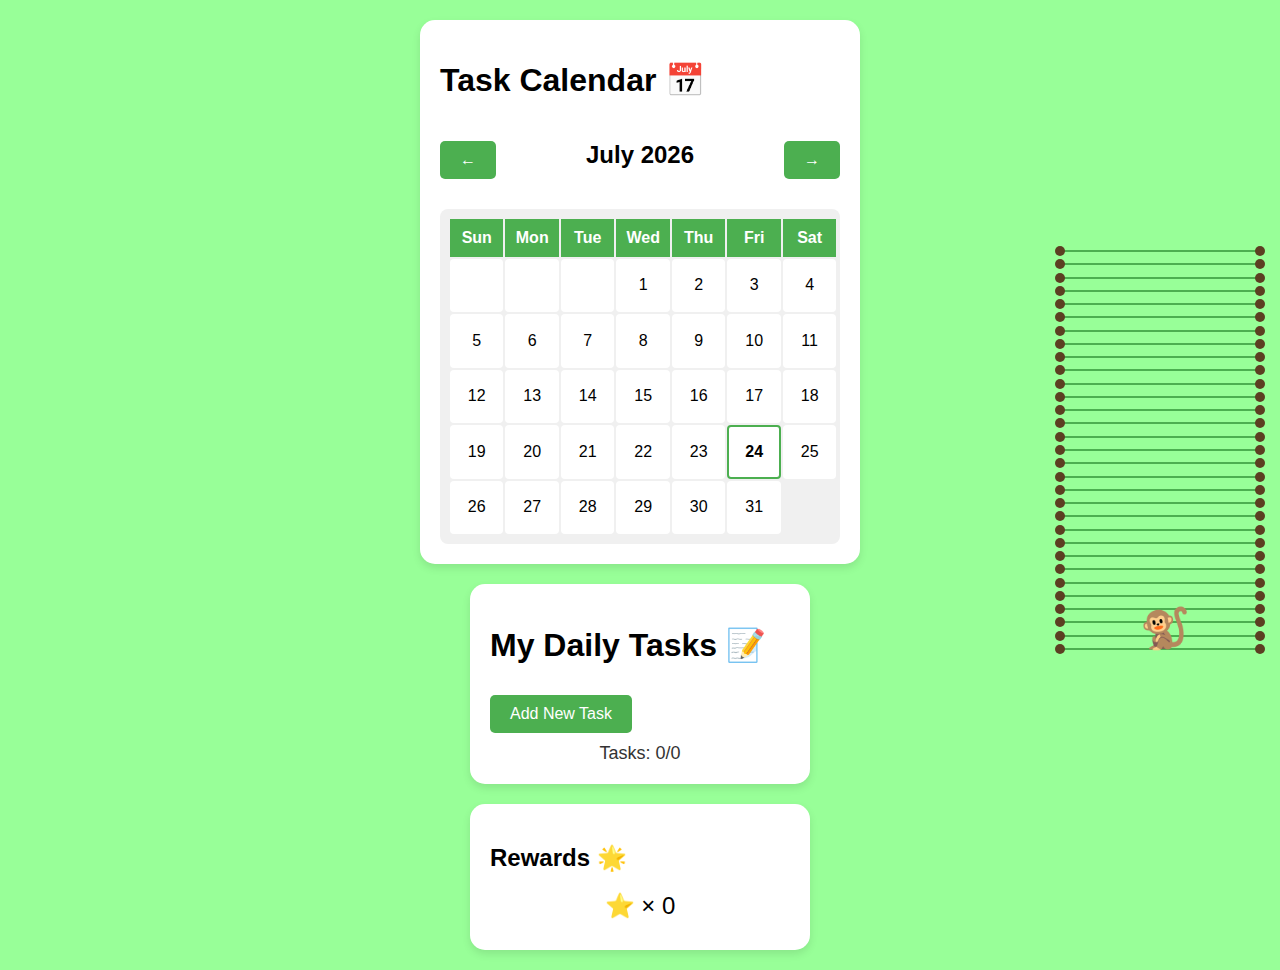
==== commit 90d9965c: "create new page and landing page" ====
--- a/index.html
+++ b/index.html
@@ -8,32 +8,43 @@
 </head>
 <body>
     <div class="main-container">
-        <div class="task-section">
-            <h1>My Daily Tasks 📝</h1>
-            <ul class="task-list" id="taskList">
-                <!-- Tasks will be added here -->
-            </ul>
-            <button onclick="addTask()">Add New Task</button>
-            <div class="progress-text" id="progressText">Tasks: 0/0</div>
-        </div>
-        
-        <div class="game-section">
-            <div class="tree"></div>
-            <div class="monkey" id="monkey"></div>
+        <div class="calendar-section">
+            <h1>Task Calendar 📅</h1>
+            <div class="calendar" id="calendar">
+                <div class="calendar-header">
+                    <button class="calendar-nav" id="prevMonth" aria-label="Previous month">←</button>
+                    <h2 id="currentMonthYear"></h2>
+                    <button class="calendar-nav" id="nextMonth" aria-label="Next month">→</button>
+                </div>
+                <div class="calendar-grid" role="grid" id="calendarGrid">
+                    <!-- Calendar will be populated here -->
+                </div>
+            </div>
         </div>
 
-        <div class="rewards-section">
-            <h2>Rewards 🌟</h2>
-            <div class="stars" id="stars">⭐ × 0</div>
-            <div class="streak-banner" id="streakBanner">
-                🔥 Current Streak: 0 days
+        <div class="game-section">
+            <div class="tree" id="tree">
+                <!-- Tree rungs will be generated dynamically -->
             </div>
+            <div class="monkey" id="monkey" aria-label="Monkey progress indicator"></div>
         </div>
     </div>
 
-    <div class="calendar-section">
-        <h2>Progress Calendar 📅</h2>
-        <div class="calendar" id="calendar"></div>
+    <div class="task-section">
+        <h1>My Daily Tasks 📝</h1>
+        <ul class="task-list" id="taskList">
+            <!-- Tasks will be added here -->
+        </ul>
+        <button onclick="addTask()">Add New Task</button>
+        <div class="progress-text" id="progressText">Tasks: 0/0</div>
+    </div>
+
+    <div class="rewards-section">
+        <h2>Rewards 🌟</h2>
+        <div class="stars" id="stars">⭐ × 0</div>
+        <div class="streak-banner" id="streakBanner">
+            🔥 Current Streak: 0 days
+        </div>
     </div>
 
     <div class="celebration" id="celebration"></div>
--- a/styles.css
+++ b/styles.css
@@ -36,9 +36,37 @@
     position: absolute;
     width: 100%;
     height: 100%;
-    background: url('data:image/svg+xml;utf8,<svg xmlns="http://www.w3.org/2000/svg" viewBox="0 0 100 400"><path d="M40,400 C40,300 60,300 60,400 L60,0 C60,100 40,100 40,0 Z" fill="%235c3f22"/>${Array.from({length: 31}, (_, i) => {const y = 400 - (i * (400/31));return `<path d="${i % 2 === 0 ? `M30,${y} C10,${y} 20,${y-15} 40,${y-15}`: `M70,${y} C90,${y} 80,${y-15} 60,${y-15}`}" stroke="%234CAF50" stroke-width="5" fill="none"/>`;}).join("")}</svg>');
-    background-size: cover;
-    border-radius: 10px;
+    display: flex;
+    flex-direction: column-reverse;
+    justify-content: space-between;
+}
+
+.tree-rung {
+    height: 2px;
+    background: #4CAF50;
+    position: relative;
+}
+
+.tree-rung::before {
+    content: '';
+    position: absolute;
+    width: 10px;
+    height: 10px;
+    background: #5c3f22;
+    border-radius: 50%;
+    left: -5px;
+    top: -4px;
+}
+
+.tree-rung::after {
+    content: '';
+    position: absolute;
+    width: 10px;
+    height: 10px;
+    background: #5c3f22;
+    border-radius: 50%;
+    right: -5px;
+    top: -4px;
 }
 
 .monkey {
@@ -95,50 +123,61 @@
     padding: 20px;
     border-radius: 15px;
     box-shadow: 0 4px 8px rgba(0,0,0,0.1);
-    margin-top: 20px;
-    width: 300px;
+    width: 400px;
 }
 
 .calendar-header {
     display: flex;
     justify-content: space-between;
     align-items: center;
-    margin-bottom: 15px;
-}
-
-.calendar-nav {
-    cursor: pointer;
-    background: none;
-    border: none;
-    font-size: 20px;
-    padding: 5px 10px;
-}
-
-.calendar {
+    margin-bottom: 20px;
+}
+
+.calendar-grid {
     display: grid;
     grid-template-columns: repeat(7, 1fr);
-    gap: 5px;
-}
-
-.calendar-day {
+    gap: 2px;
+    background: #f0f0f0;
+    padding: 10px;
+    border-radius: 8px;
+}
+
+.calendar-weekday {
+    text-align: center;
+    font-weight: bold;
+    padding: 10px;
+    background: #4CAF50;
+    color: white;
+}
+
+.calendar-date {
     aspect-ratio: 1;
     display: flex;
     align-items: center;
     justify-content: center;
-    background: #f0f0f0;
-    border-radius: 5px;
-    font-size: 14px;
-    padding: 10px;
+    background: white;
+    border-radius: 4px;
     cursor: pointer;
-}
-
-.calendar-day.today {
+    transition: background-color 0.2s;
+    position: relative;
+}
+
+.calendar-date:hover {
+    background: #e8f5e9;
+}
+
+.calendar-date.today {
     border: 2px solid #4CAF50;
-}
-
-.calendar-day.disabled {
-    opacity: 0.5;
-    cursor: not-allowed;
+    font-weight: bold;
+}
+
+.calendar-date.completed::after {
+    content: '✓';
+    position: absolute;
+    top: 2px;
+    right: 2px;
+    color: #4CAF50;
+    font-size: 12px;
 }
 
 .streak-banner {
@@ -210,4 +249,26 @@
     to {
         transform: translateY(100vh) rotate(360deg);
     }
+}
+
+.home-button {
+    padding: 10px 20px;
+    font-size: 18px;
+    background: #4CAF50;
+    color: white;
+    border: none;
+    border-radius: 5px;
+    cursor: pointer;
+    margin-bottom: 20px;
+}
+
+.home-button:hover {
+    background: #45a049;
+}
+
+/* Tasks page specific styles */
+.tasks-container {
+    max-width: 600px;
+    margin: 0 auto;
+    padding: 20px;
 } 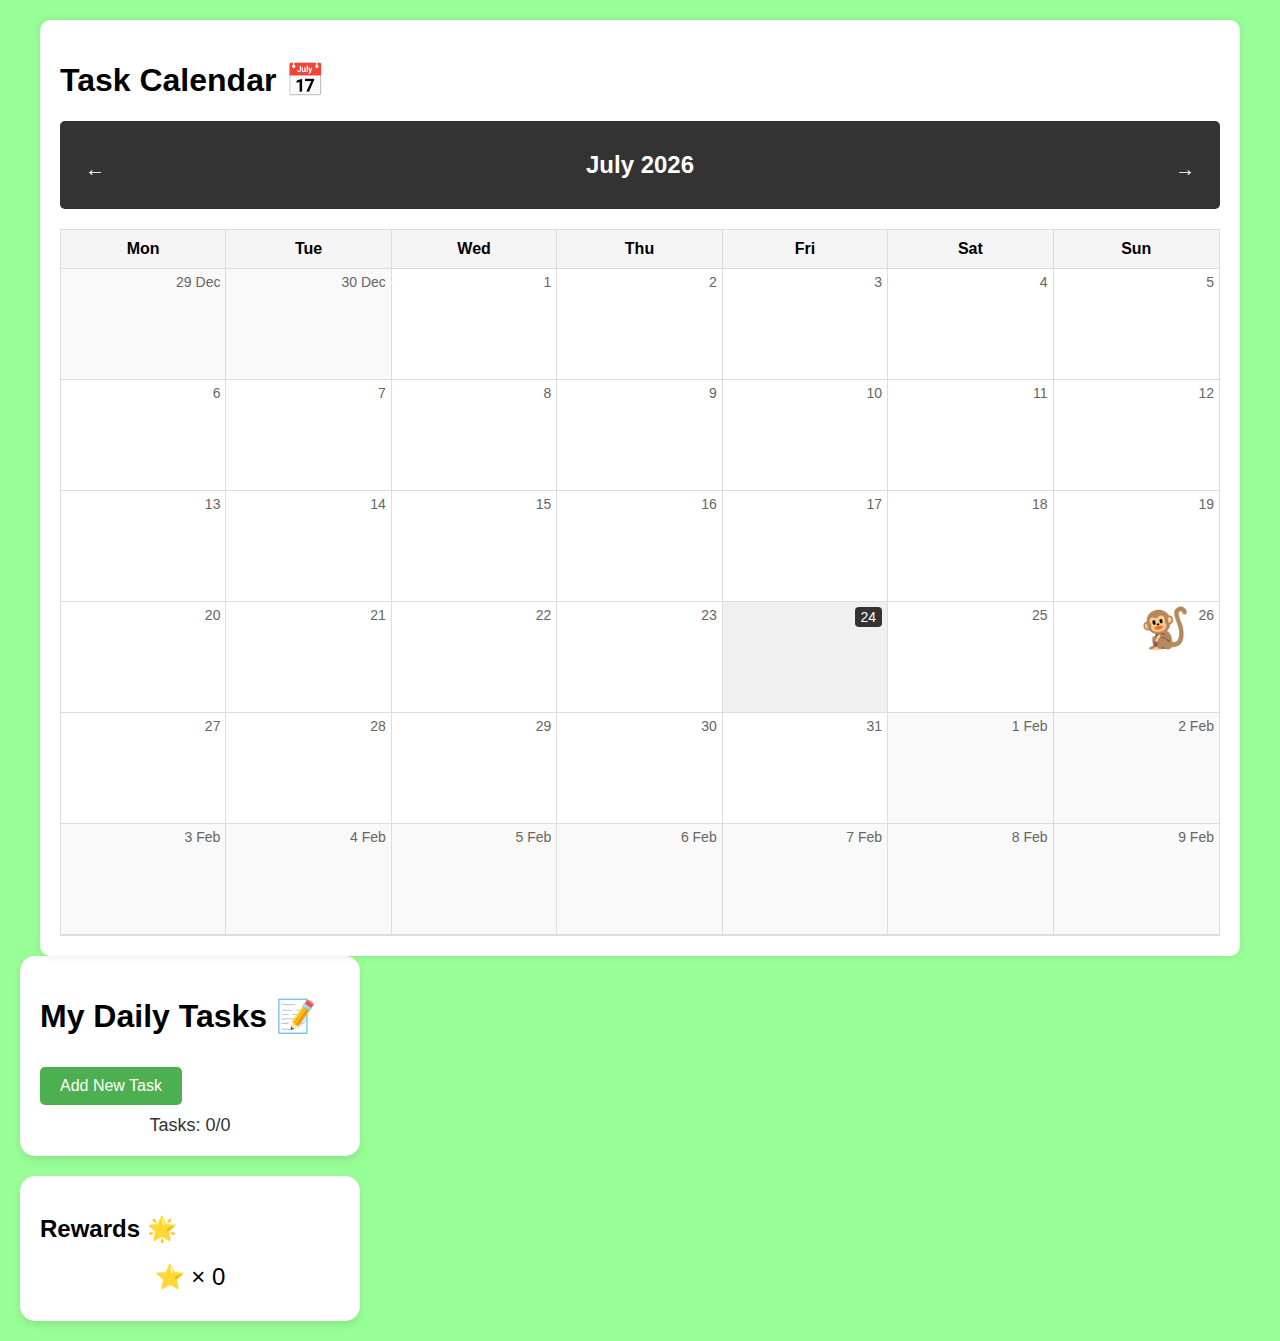
==== commit 352dc5d9: "Update calender to matrix view" ====
--- a/index.html
+++ b/index.html
@@ -7,18 +7,25 @@
     <link rel="stylesheet" href="styles.css">
 </head>
 <body>
-    <div class="main-container">
-        <div class="calendar-section">
+    <div class="container">
+        <div class="calendar-container">
             <h1>Task Calendar 📅</h1>
-            <div class="calendar" id="calendar">
+            <div class="calendar">
                 <div class="calendar-header">
-                    <button class="calendar-nav" id="prevMonth" aria-label="Previous month">←</button>
-                    <h2 id="currentMonthYear"></h2>
-                    <button class="calendar-nav" id="nextMonth" aria-label="Next month">→</button>
+                    <button id="prevMonth" class="nav-button">←</button>
+                    <h2 id="monthDisplay"></h2>
+                    <button id="nextMonth" class="nav-button">→</button>
                 </div>
-                <div class="calendar-grid" role="grid" id="calendarGrid">
-                    <!-- Calendar will be populated here -->
+                <div class="weekdays">
+                    <div>Mon</div>
+                    <div>Tue</div>
+                    <div>Wed</div>
+                    <div>Thu</div>
+                    <div>Fri</div>
+                    <div>Sat</div>
+                    <div>Sun</div>
                 </div>
+                <div id="calendar-days" class="days"></div>
             </div>
         </div>
 
--- a/styles.css
+++ b/styles.css
@@ -1,11 +1,114 @@
 body {
-    font-family: 'Comic Sans MS', cursive, sans-serif;
+    font-family: Arial, sans-serif;
+    margin: 0;
+    padding: 20px;
     background-color: #98ff98;
-    margin: 0;
-    padding: 20px;
-    display: flex;
-    flex-direction: column;
+}
+
+.container {
+    display: flex;
+    gap: 40px;
+    max-width: 1200px;
+    margin: 0 auto;
+}
+
+.calendar-container {
+    background: white;
+    padding: 20px;
+    border-radius: 10px;
+    box-shadow: 0 0 10px rgba(0, 0, 0, 0.1);
+    flex-grow: 1;
+}
+
+.calendar {
+    width: 100%;
+}
+
+.calendar-header {
+    display: flex;
+    justify-content: space-between;
     align-items: center;
+    padding: 10px;
+    background: #333;
+    color: white;
+    border-radius: 5px;
+    margin-bottom: 20px;
+}
+
+.nav-button {
+    background: none;
+    border: none;
+    color: white;
+    font-size: 20px;
+    cursor: pointer;
+    padding: 5px 15px;
+}
+
+.nav-button:hover {
+    background: rgba(255, 255, 255, 0.1);
+    border-radius: 5px;
+}
+
+.weekdays {
+    display: grid;
+    grid-template-columns: repeat(7, 1fr);
+    text-align: center;
+    font-weight: bold;
+    background: #f5f5f5;
+    border: 1px solid #ddd;
+    border-bottom: none;
+}
+
+.weekdays div {
+    padding: 10px;
+    border-right: 1px solid #ddd;
+}
+
+.weekdays div:last-child {
+    border-right: none;
+}
+
+.days {
+    display: grid;
+    grid-template-columns: repeat(7, 1fr);
+    border: 1px solid #ddd;
+}
+
+.day {
+    min-height: 100px;
+    padding: 5px;
+    border-right: 1px solid #ddd;
+    border-bottom: 1px solid #ddd;
+    position: relative;
+    background: white;
+}
+
+.day:nth-child(7n) {
+    border-right: none;
+}
+
+.day-number {
+    position: absolute;
+    top: 5px;
+    right: 5px;
+    font-size: 14px;
+    color: #666;
+}
+
+.other-month {
+    background: #f9f9f9;
+    color: #ccc;
+}
+
+.today {
+    background: #f0f0f0;
+}
+
+.today .day-number {
+    background: #333;
+    color: white;
+    padding: 2px 6px;
+    border-radius: 4px;
 }
 
 .main-container {
@@ -116,68 +219,6 @@
     margin-right: 10px;
     width: 20px;
     height: 20px;
-}
-
-.calendar-section {
-    background: white;
-    padding: 20px;
-    border-radius: 15px;
-    box-shadow: 0 4px 8px rgba(0,0,0,0.1);
-    width: 400px;
-}
-
-.calendar-header {
-    display: flex;
-    justify-content: space-between;
-    align-items: center;
-    margin-bottom: 20px;
-}
-
-.calendar-grid {
-    display: grid;
-    grid-template-columns: repeat(7, 1fr);
-    gap: 2px;
-    background: #f0f0f0;
-    padding: 10px;
-    border-radius: 8px;
-}
-
-.calendar-weekday {
-    text-align: center;
-    font-weight: bold;
-    padding: 10px;
-    background: #4CAF50;
-    color: white;
-}
-
-.calendar-date {
-    aspect-ratio: 1;
-    display: flex;
-    align-items: center;
-    justify-content: center;
-    background: white;
-    border-radius: 4px;
-    cursor: pointer;
-    transition: background-color 0.2s;
-    position: relative;
-}
-
-.calendar-date:hover {
-    background: #e8f5e9;
-}
-
-.calendar-date.today {
-    border: 2px solid #4CAF50;
-    font-weight: bold;
-}
-
-.calendar-date.completed::after {
-    content: '✓';
-    position: absolute;
-    top: 2px;
-    right: 2px;
-    color: #4CAF50;
-    font-size: 12px;
 }
 
 .streak-banner {
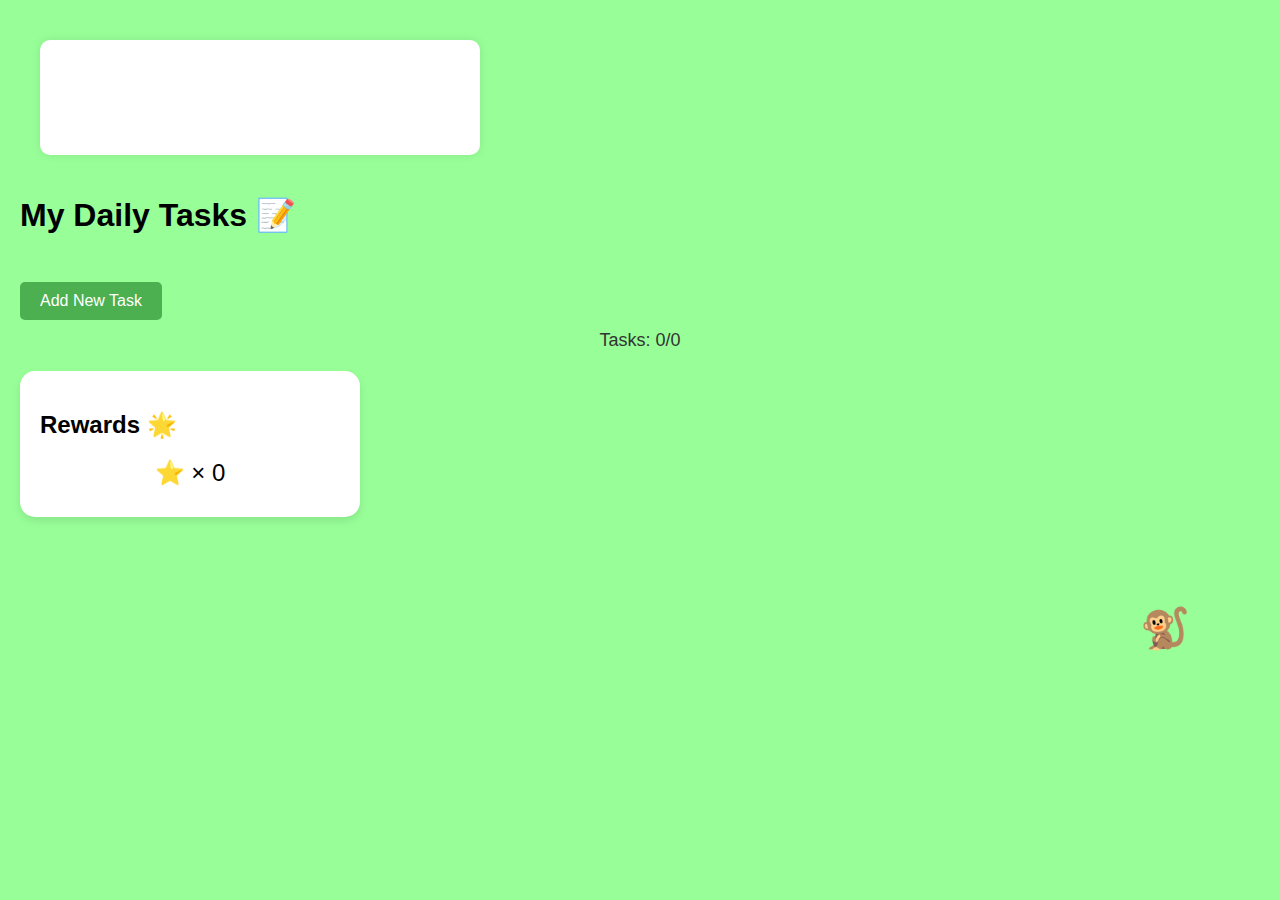
==== commit b28e9a63: "Create calendar grid view" ====
--- a/index.html
+++ b/index.html
@@ -3,37 +3,46 @@
 <head>
     <meta charset="UTF-8">
     <meta name="viewport" content="width=device-width, initial-scale=1.0">
-    <title>Monkey Task Tracker</title>
+    <title>Task Calendar</title>
     <link rel="stylesheet" href="styles.css">
 </head>
 <body>
     <div class="container">
         <div class="calendar-container">
-            <h1>Task Calendar 📅</h1>
-            <div class="calendar">
-                <div class="calendar-header">
+            <!-- Calendar Header -->
+            <div class="calendar-header">
+                <h2 id="monthDisplay"></h2>
+                <div class="nav-buttons">
                     <button id="prevMonth" class="nav-button">←</button>
-                    <h2 id="monthDisplay"></h2>
                     <button id="nextMonth" class="nav-button">→</button>
                 </div>
-                <div class="weekdays">
-                    <div>Mon</div>
-                    <div>Tue</div>
-                    <div>Wed</div>
-                    <div>Thu</div>
-                    <div>Fri</div>
-                    <div>Sat</div>
-                    <div>Sun</div>
+            </div>
+
+            <!-- Days of Week -->
+            <div class="weekdays" id="weekdays"></div>
+
+            <!-- Calendar Grid -->
+            <div class="calendar-grid" id="calendarGrid"></div>
+        </div>
+
+        <!-- Task Modal -->
+        <div id="taskModal" class="modal">
+            <div class="modal-content">
+                <div class="modal-header">
+                    <h2 id="modalDate"></h2>
+                    <button class="close-button" onclick="closeModal()">×</button>
                 </div>
-                <div id="calendar-days" class="days"></div>
+                <form id="taskForm" class="task-form">
+                    <input type="text" id="newTask" placeholder="Add new task...">
+                    <button type="submit">Add</button>
+                </form>
+                <div id="taskList" class="task-list"></div>
             </div>
         </div>
 
         <div class="game-section">
-            <div class="tree" id="tree">
-                <!-- Tree rungs will be generated dynamically -->
-            </div>
-            <div class="monkey" id="monkey" aria-label="Monkey progress indicator"></div>
+            <div class="tree" id="tree"></div>
+            <div class="monkey" id="monkey"></div>
         </div>
     </div>
 
--- a/styles.css
+++ b/styles.css
@@ -6,10 +6,11 @@
 }
 
 .container {
-    display: flex;
-    gap: 40px;
     max-width: 1200px;
     margin: 0 auto;
+    padding: 20px;
+    display: flex;
+    gap: 40px;
 }
 
 .calendar-container {
@@ -17,112 +18,167 @@
     padding: 20px;
     border-radius: 10px;
     box-shadow: 0 0 10px rgba(0, 0, 0, 0.1);
-    flex-grow: 1;
-}
-
-.calendar {
-    width: 100%;
+    width: 400px;
 }
 
 .calendar-header {
     display: flex;
     justify-content: space-between;
     align-items: center;
-    padding: 10px;
-    background: #333;
-    color: white;
-    border-radius: 5px;
     margin-bottom: 20px;
 }
 
+.nav-buttons {
+    display: flex;
+    gap: 8px;
+}
+
 .nav-button {
+    padding: 8px;
     background: none;
     border: none;
-    color: white;
-    font-size: 20px;
-    cursor: pointer;
-    padding: 5px 15px;
+    border-radius: 50%;
+    cursor: pointer;
+    font-size: 18px;
 }
 
 .nav-button:hover {
-    background: rgba(255, 255, 255, 0.1);
-    border-radius: 5px;
+    background: #f0f0f0;
 }
 
 .weekdays {
     display: grid;
     grid-template-columns: repeat(7, 1fr);
+    gap: 4px;
+    margin-bottom: 8px;
+}
+
+.weekday {
     text-align: center;
-    font-weight: bold;
-    background: #f5f5f5;
-    border: 1px solid #ddd;
-    border-bottom: none;
-}
-
-.weekdays div {
-    padding: 10px;
-    border-right: 1px solid #ddd;
-}
-
-.weekdays div:last-child {
-    border-right: none;
-}
-
-.days {
+    font-weight: 500;
+    color: #666;
+    padding: 8px;
+}
+
+.calendar-grid {
     display: grid;
     grid-template-columns: repeat(7, 1fr);
+    gap: 4px;
+}
+
+.calendar-day {
+    aspect-ratio: 1;
+    display: flex;
+    align-items: center;
+    justify-content: center;
+    position: relative;
+    padding: 0;
+    border: none;
+    background: none;
+    cursor: pointer;
+    border-radius: 50%;
+}
+
+.calendar-day:hover {
+    background: #f0f0f0;
+}
+
+.calendar-day.selected {
+    background: #3b82f6;
+    color: white;
+}
+
+.calendar-day.today {
+    border: 2px solid #3b82f6;
+}
+
+.calendar-day.has-tasks::after {
+    content: '';
+    position: absolute;
+    bottom: 4px;
+    width: 4px;
+    height: 4px;
+    background: #22c55e;
+    border-radius: 50%;
+}
+
+/* Modal styles */
+.modal {
+    display: none;
+    position: fixed;
+    top: 0;
+    left: 0;
+    width: 100%;
+    height: 100%;
+    background: rgba(0, 0, 0, 0.5);
+}
+
+.modal-content {
+    background: white;
+    padding: 20px;
+    border-radius: 10px;
+    width: 90%;
+    max-width: 500px;
+    margin: 50px auto;
+}
+
+.modal-header {
+    display: flex;
+    justify-content: space-between;
+    align-items: center;
+    margin-bottom: 20px;
+}
+
+.close-button {
+    background: none;
+    border: none;
+    font-size: 24px;
+    cursor: pointer;
+}
+
+.task-form {
+    display: flex;
+    gap: 8px;
+    margin-bottom: 16px;
+}
+
+.task-form input {
+    flex: 1;
+    padding: 8px;
     border: 1px solid #ddd;
-}
-
-.day {
-    min-height: 100px;
-    padding: 5px;
-    border-right: 1px solid #ddd;
-    border-bottom: 1px solid #ddd;
-    position: relative;
-    background: white;
-}
-
-.day:nth-child(7n) {
-    border-right: none;
-}
-
-.day-number {
-    position: absolute;
-    top: 5px;
-    right: 5px;
-    font-size: 14px;
-    color: #666;
-}
-
-.other-month {
-    background: #f9f9f9;
-    color: #ccc;
-}
-
-.today {
-    background: #f0f0f0;
-}
-
-.today .day-number {
-    background: #333;
+    border-radius: 4px;
+}
+
+.task-form button {
+    padding: 8px 16px;
+    background: #3b82f6;
     color: white;
-    padding: 2px 6px;
+    border: none;
     border-radius: 4px;
-}
-
-.main-container {
-    display: flex;
-    gap: 20px;
-    margin-bottom: 20px;
-}
-
-.task-section {
-    background: white;
-    padding: 20px;
-    border-radius: 15px;
-    box-shadow: 0 4px 8px rgba(0,0,0,0.1);
-    width: 300px;
+    cursor: pointer;
+}
+
+.task-list {
+    display: flex;
+    flex-direction: column;
+    gap: 8px;
+}
+
+.task-item {
+    display: flex;
+    justify-content: space-between;
+    align-items: center;
+    padding: 8px;
+    background: #f9fafb;
+    border-radius: 4px;
+}
+
+.delete-task {
+    color: #ef4444;
+    background: none;
+    border: none;
+    cursor: pointer;
+    font-size: 18px;
 }
 
 .game-section {
@@ -194,31 +250,6 @@
 @keyframes swingAround {
     0% { transform: rotate(-5deg); }
     100% { transform: rotate(5deg); }
-}
-
-.task-list {
-    list-style: none;
-    padding: 0;
-}
-
-.task-item {
-    display: flex;
-    align-items: center;
-    margin: 10px 0;
-    padding: 10px;
-    background: #f0f0f0;
-    border-radius: 8px;
-    transition: background-color 0.3s;
-}
-
-.task-item.completed {
-    background: #d4edda;
-}
-
-.task-checkbox {
-    margin-right: 10px;
-    width: 20px;
-    height: 20px;
 }
 
 .streak-banner {
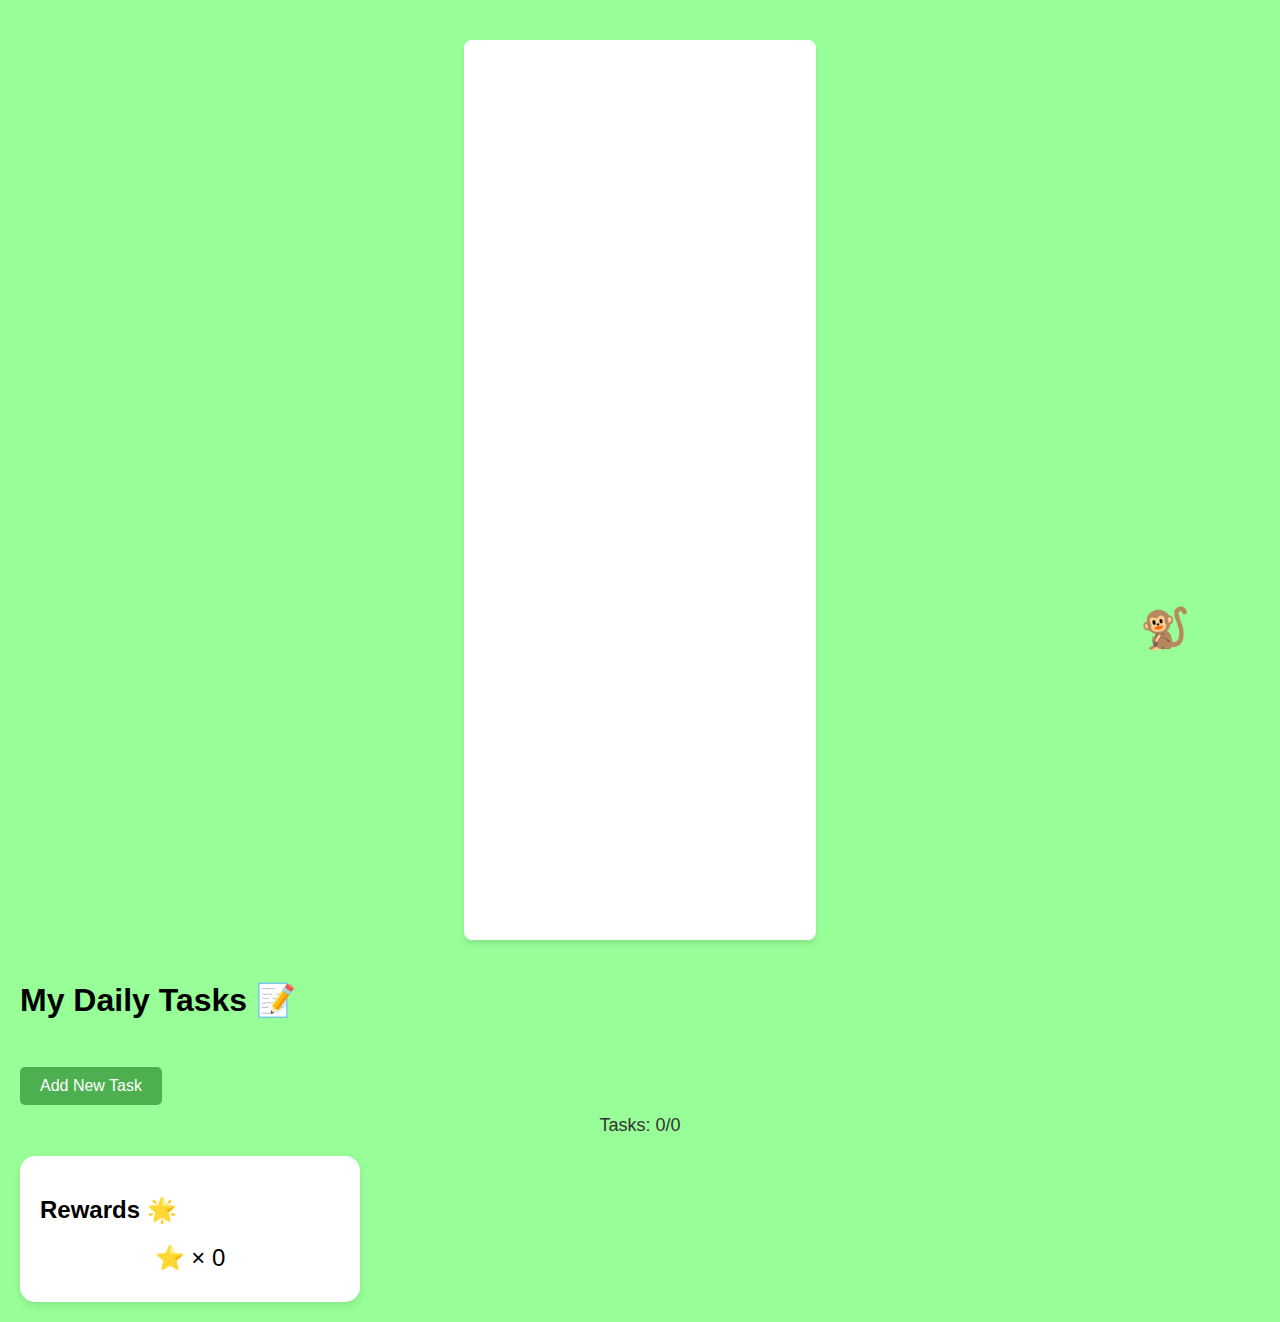
==== commit c89f8798: "Update to vanilla calendar" ====
--- a/index.html
+++ b/index.html
@@ -5,16 +5,21 @@
     <meta name="viewport" content="width=device-width, initial-scale=1.0">
     <title>Task Calendar</title>
     <link rel="stylesheet" href="styles.css">
+    <link href="https://cdnjs.cloudflare.com/ajax/libs/font-awesome/6.0.0/css/all.min.css" rel="stylesheet">
 </head>
 <body>
     <div class="container">
-        <div class="calendar-container">
+        <div class="calendar-widget">
             <!-- Calendar Header -->
             <div class="calendar-header">
                 <h2 id="monthDisplay"></h2>
                 <div class="nav-buttons">
-                    <button id="prevMonth" class="nav-button">←</button>
-                    <button id="nextMonth" class="nav-button">→</button>
+                    <button id="prevMonth" class="nav-button">
+                        <i class="fas fa-chevron-left"></i>
+                    </button>
+                    <button id="nextMonth" class="nav-button">
+                        <i class="fas fa-chevron-right"></i>
+                    </button>
                 </div>
             </div>
 
@@ -22,21 +27,23 @@
             <div class="weekdays" id="weekdays"></div>
 
             <!-- Calendar Grid -->
-            <div class="calendar-grid" id="calendarGrid"></div>
+            <div class="calendar-grid" id="calendarDays"></div>
         </div>
 
         <!-- Task Modal -->
-        <div id="taskModal" class="modal">
+        <div class="modal" id="taskModal">
             <div class="modal-content">
                 <div class="modal-header">
-                    <h2 id="modalDate"></h2>
-                    <button class="close-button" onclick="closeModal()">×</button>
+                    <h3>Tasks for <span id="selectedDate"></span></h3>
+                    <button class="close-button" id="closeModal">&times;</button>
                 </div>
-                <form id="taskForm" class="task-form">
-                    <input type="text" id="newTask" placeholder="Add new task...">
-                    <button type="submit">Add</button>
-                </form>
-                <div id="taskList" class="task-list"></div>
+                <div class="modal-body">
+                    <form id="taskForm" class="task-form">
+                        <input type="text" id="newTask" placeholder="Add new task...">
+                        <button type="submit">Add</button>
+                    </form>
+                    <div id="taskList" class="task-list"></div>
+                </div>
             </div>
         </div>
 
--- a/styles.css
+++ b/styles.css
@@ -6,26 +6,27 @@
 }
 
 .container {
-    max-width: 1200px;
-    margin: 0 auto;
-    padding: 20px;
-    display: flex;
+    display: flex;
+    justify-content: center;
+    padding: 20px;
+    background-color: #98ff98;
+    min-height: 100vh;
     gap: 40px;
 }
 
-.calendar-container {
-    background: white;
-    padding: 20px;
-    border-radius: 10px;
-    box-shadow: 0 0 10px rgba(0, 0, 0, 0.1);
-    width: 400px;
+.calendar-widget {
+    width: 320px;
+    padding: 16px;
+    border-radius: 8px;
+    box-shadow: 0 4px 6px rgba(0, 0, 0, 0.1);
+    background-color: white;
 }
 
 .calendar-header {
     display: flex;
     justify-content: space-between;
     align-items: center;
-    margin-bottom: 20px;
+    margin-bottom: 16px;
 }
 
 .nav-buttons {
@@ -34,16 +35,15 @@
 }
 
 .nav-button {
-    padding: 8px;
-    background: none;
-    border: none;
-    border-radius: 50%;
-    cursor: pointer;
-    font-size: 18px;
+    padding: 4px;
+    border: none;
+    background: transparent;
+    cursor: pointer;
+    border-radius: 4px;
 }
 
 .nav-button:hover {
-    background: #f0f0f0;
+    background-color: #f3f4f6;
 }
 
 .weekdays {
@@ -54,10 +54,12 @@
 }
 
 .weekday {
-    text-align: center;
+    height: 40px;
+    display: flex;
+    align-items: center;
+    justify-content: center;
     font-weight: 500;
-    color: #666;
-    padding: 8px;
+    color: #6b7280;
 }
 
 .calendar-grid {
@@ -67,24 +69,24 @@
 }
 
 .calendar-day {
-    aspect-ratio: 1;
+    height: 40px;
+    width: 40px;
     display: flex;
     align-items: center;
     justify-content: center;
+    border: none;
+    background: transparent;
+    border-radius: 50%;
+    cursor: pointer;
     position: relative;
-    padding: 0;
-    border: none;
-    background: none;
-    cursor: pointer;
-    border-radius: 50%;
 }
 
 .calendar-day:hover {
-    background: #f0f0f0;
+    background-color: #f3f4f6;
 }
 
 .calendar-day.selected {
-    background: #3b82f6;
+    background-color: #3b82f6;
     color: white;
 }
 
@@ -95,10 +97,10 @@
 .calendar-day.has-tasks::after {
     content: '';
     position: absolute;
-    bottom: 4px;
-    width: 4px;
-    height: 4px;
-    background: #22c55e;
+    bottom: 2px;
+    width: 8px;
+    height: 8px;
+    background-color: #22c55e;
     border-radius: 50%;
 }
 
@@ -110,23 +112,28 @@
     left: 0;
     width: 100%;
     height: 100%;
-    background: rgba(0, 0, 0, 0.5);
+    background-color: rgba(0, 0, 0, 0.5);
+}
+
+.modal.show {
+    display: block;
 }
 
 .modal-content {
-    background: white;
-    padding: 20px;
-    border-radius: 10px;
+    position: relative;
+    background-color: white;
+    margin: 15% auto;
+    padding: 20px;
     width: 90%;
     max-width: 500px;
-    margin: 50px auto;
+    border-radius: 8px;
 }
 
 .modal-header {
     display: flex;
     justify-content: space-between;
     align-items: center;
-    margin-bottom: 20px;
+    margin-bottom: 16px;
 }
 
 .close-button {
@@ -145,13 +152,13 @@
 .task-form input {
     flex: 1;
     padding: 8px;
-    border: 1px solid #ddd;
+    border: 1px solid #d1d5db;
     border-radius: 4px;
 }
 
 .task-form button {
     padding: 8px 16px;
-    background: #3b82f6;
+    background-color: #3b82f6;
     color: white;
     border: none;
     border-radius: 4px;
@@ -169,7 +176,7 @@
     justify-content: space-between;
     align-items: center;
     padding: 8px;
-    background: #f9fafb;
+    background-color: #f9fafb;
     border-radius: 4px;
 }
 
@@ -178,7 +185,6 @@
     background: none;
     border: none;
     cursor: pointer;
-    font-size: 18px;
 }
 
 .game-section {
